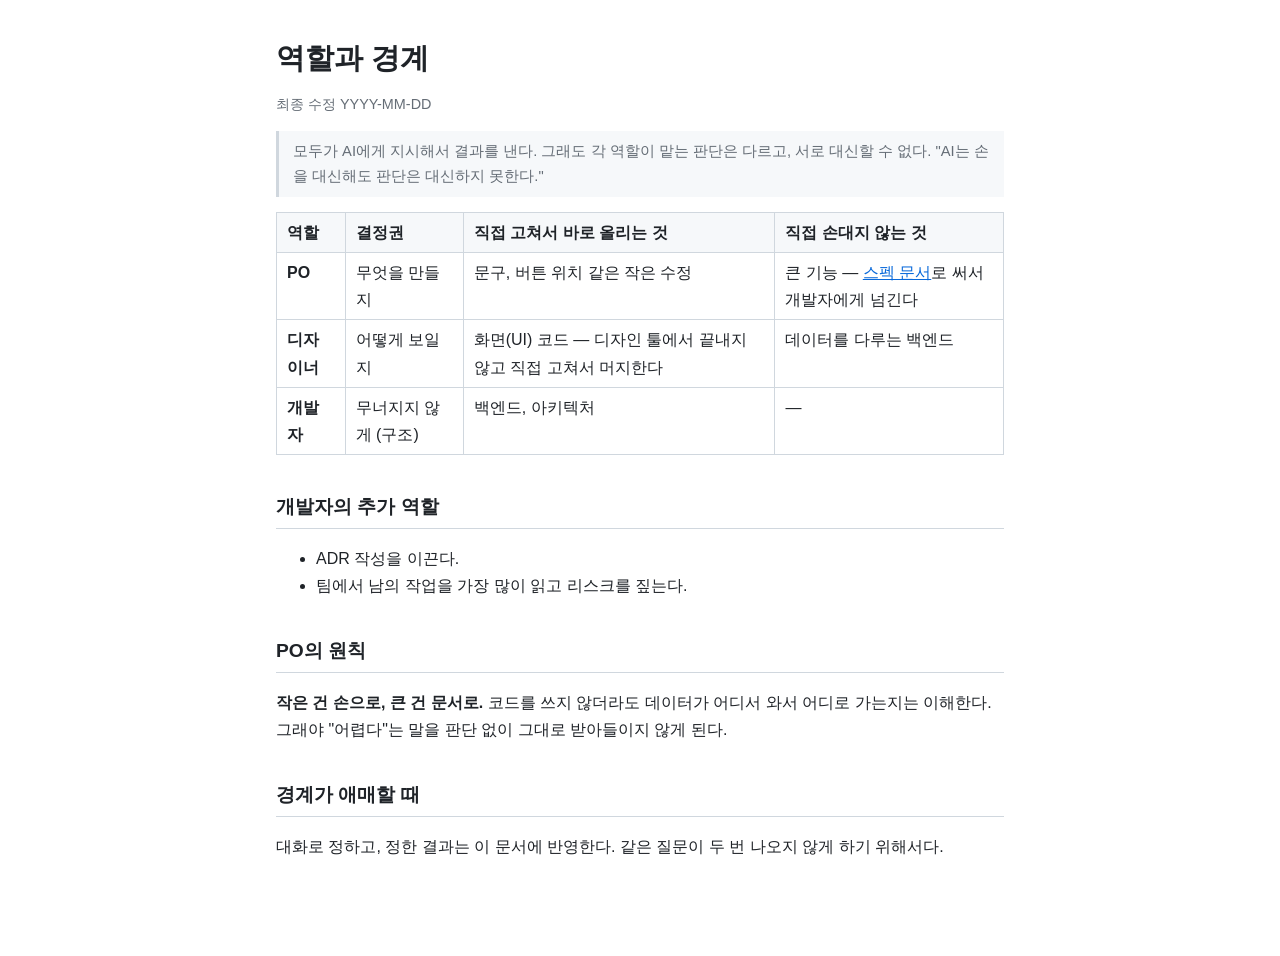
==== docs/roles.html @ 4c357757 "feat: 소수 팀 AI 네이티브 협업 템플릿 초기 구성 ADR을 HTML로 레포 안에 두고, 같은 내용은 한 곳에만 쓰는 방식을 문서 템플릿·AI 작업 규칙·스크립트로 정리했다." ====
<!doctype html>
<html lang="ko">
<head>
<meta charset="utf-8">
<meta name="viewport" content="width=device-width, initial-scale=1">
<title>역할과 경계</title>
<link rel="stylesheet" href="assets/doc.css">
</head>
<body>
<main>
  <h1>역할과 경계</h1>
  <p class="meta"><span>최종 수정 YYYY-MM-DD</span></p>

  <p class="note">모두가 AI에게 지시해서 결과를 낸다. 그래도 각 역할이 맡는 판단은 다르고, 서로 대신할 수 없다.
  "AI는 손을 대신해도 판단은 대신하지 못한다."</p>

  <table>
    <thead>
      <tr><th>역할</th><th>결정권</th><th>직접 고쳐서 바로 올리는 것</th><th>직접 손대지 않는 것</th></tr>
    </thead>
    <tbody>
      <tr>
        <td><strong>PO</strong></td>
        <td>무엇을 만들지</td>
        <td>문구, 버튼 위치 같은 작은 수정</td>
        <td>큰 기능 — <a href="specs/_template.html">스펙 문서</a>로 써서 개발자에게 넘긴다</td>
      </tr>
      <tr>
        <td><strong>디자이너</strong></td>
        <td>어떻게 보일지</td>
        <td>화면(UI) 코드 — 디자인 툴에서 끝내지 않고 직접 고쳐서 머지한다</td>
        <td>데이터를 다루는 백엔드</td>
      </tr>
      <tr>
        <td><strong>개발자</strong></td>
        <td>무너지지 않게 (구조)</td>
        <td>백엔드, 아키텍처</td>
        <td>—</td>
      </tr>
    </tbody>
  </table>

  <h2>개발자의 추가 역할</h2>
  <ul>
    <li>ADR 작성을 이끈다.</li>
    <li>팀에서 남의 작업을 가장 많이 읽고 리스크를 짚는다.</li>
  </ul>

  <h2>PO의 원칙</h2>
  <p><strong>작은 건 손으로, 큰 건 문서로.</strong> 코드를 쓰지 않더라도 데이터가 어디서 와서 어디로 가는지는 이해한다.
  그래야 "어렵다"는 말을 판단 없이 그대로 받아들이지 않게 된다.</p>

  <h2>경계가 애매할 때</h2>
  <p>대화로 정하고, 정한 결과는 이 문서에 반영한다. 같은 질문이 두 번 나오지 않게 하기 위해서다.</p>
</main>
</body>
</html>
---- docs/assets/doc.css ----
:root {
  --bg: #ffffff;
  --fg: #1f2328;
  --muted: #656d76;
  --line: #d0d7de;
  --accent: #0969da;
  --draft: #9a6700;
  --accepted: #1a7f37;
  --superseded: #656d76;
  --box: #f6f8fa;
}
@media (prefers-color-scheme: dark) {
  :root {
    --bg: #0d1117;
    --fg: #e6edf3;
    --muted: #8d96a0;
    --line: #30363d;
    --accent: #4493f8;
    --draft: #d29922;
    --accepted: #3fb950;
    --superseded: #8d96a0;
    --box: #161b22;
  }
}
* { box-sizing: border-box; }
body {
  margin: 0;
  background: var(--bg);
  color: var(--fg);
  font: 16px/1.7 -apple-system, BlinkMacSystemFont, "Apple SD Gothic Neo", "Pretendard", sans-serif;
}
main { max-width: 760px; margin: 0 auto; padding: 40px 16px 80px; }
h1 { font-size: 1.8rem; line-height: 1.3; margin: 0 0 8px; }
h2 { font-size: 1.2rem; margin: 36px 0 8px; padding-bottom: 4px; border-bottom: 1px solid var(--line); }
a { color: var(--accent); }
code { background: var(--box); padding: 1px 5px; border-radius: 4px; font-size: .9em; }
table { width: 100%; border-collapse: collapse; margin: 12px 0; }
th, td { border: 1px solid var(--line); padding: 6px 10px; text-align: left; vertical-align: top; }
th { background: var(--box); }
.meta { color: var(--muted); font-size: .9rem; display: flex; gap: 12px; flex-wrap: wrap; }
.status { font-weight: 600; padding: 0 8px; border-radius: 999px; border: 1px solid currentColor; }
.status.draft { color: var(--draft); }
.status.accepted { color: var(--accepted); }
.status.superseded { color: var(--superseded); text-decoration: line-through; }
.note { background: var(--box); border-left: 3px solid var(--line); padding: 8px 14px; color: var(--muted); font-size: .92rem; }
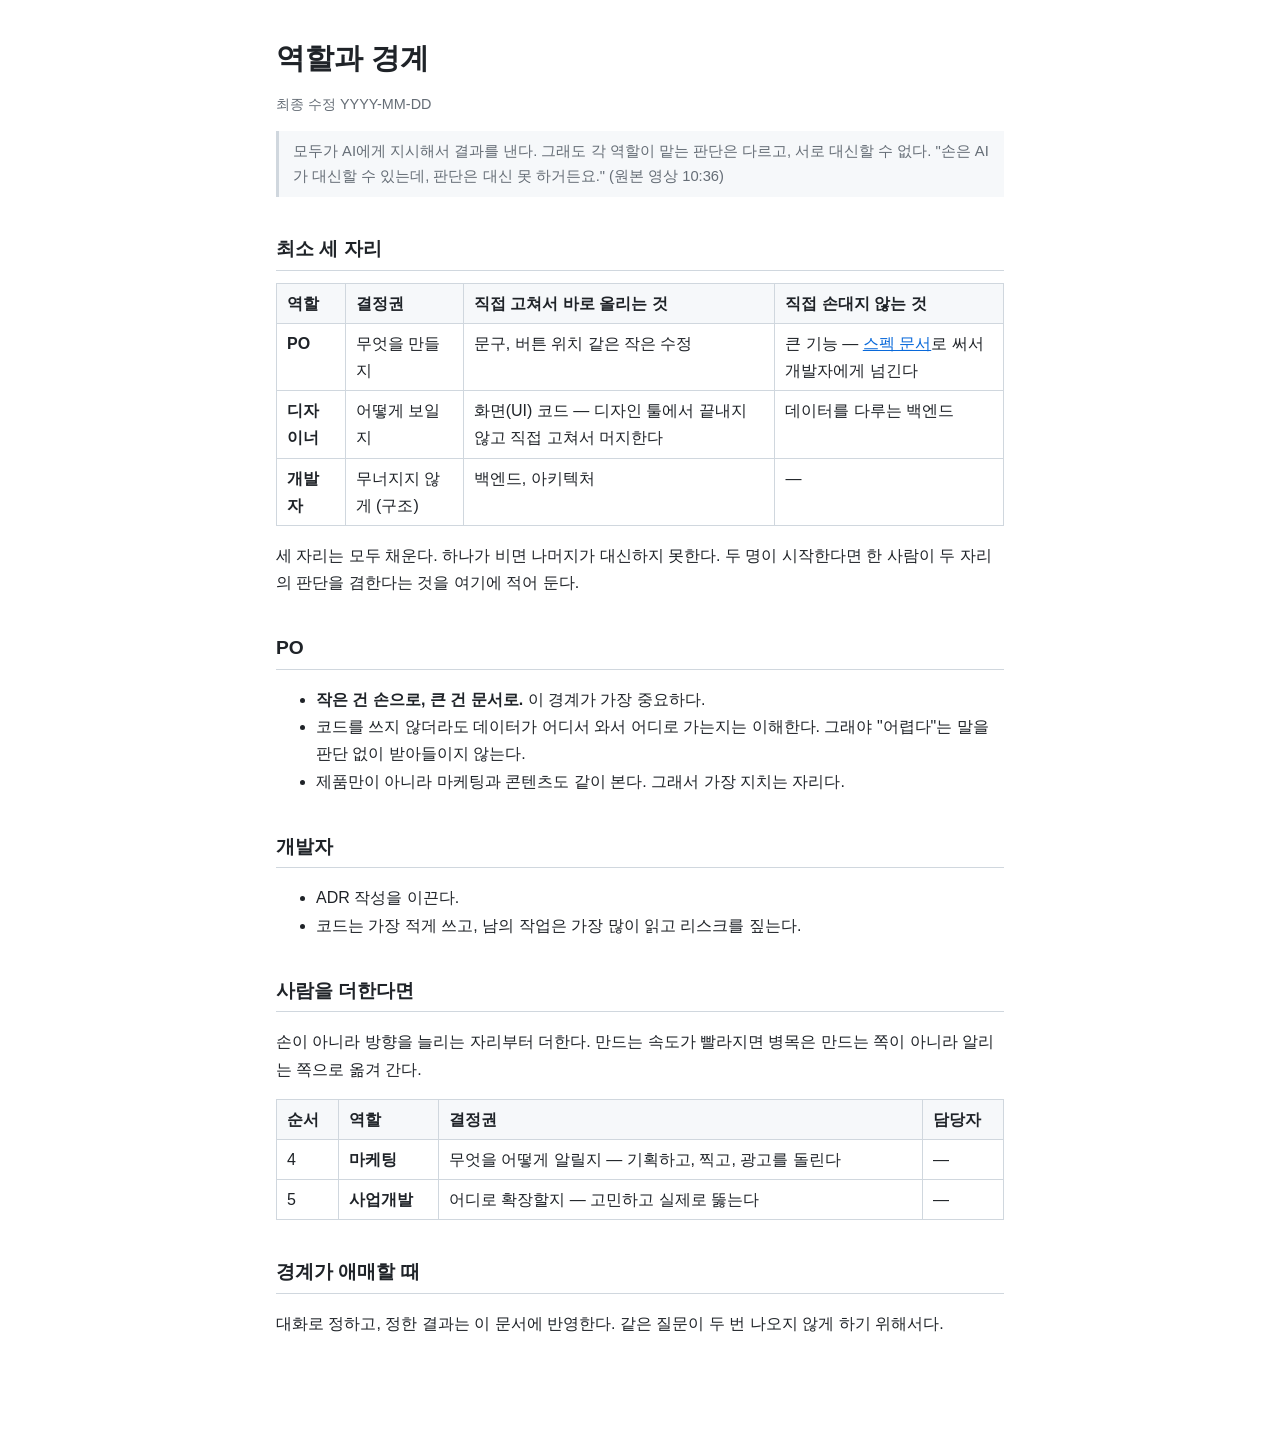
==== commit a9469851: "docs: 일하는 규칙을 working-agreement 한 곳으로 모으고 영상 내용 보강 - 규칙의 원본을 docs/working-agreement.html로 두고 README·" ====
--- a/docs/roles.html
+++ b/docs/roles.html
@@ -12,8 +12,9 @@
   <p class="meta"><span>최종 수정 YYYY-MM-DD</span></p>
 
   <p class="note">모두가 AI에게 지시해서 결과를 낸다. 그래도 각 역할이 맡는 판단은 다르고, 서로 대신할 수 없다.
-  "AI는 손을 대신해도 판단은 대신하지 못한다."</p>
+  "손은 AI가 대신할 수 있는데, 판단은 대신 못 하거든요." (원본 영상 10:36)</p>
 
+  <h2>최소 세 자리</h2>
   <table>
     <thead>
       <tr><th>역할</th><th>결정권</th><th>직접 고쳐서 바로 올리는 것</th><th>직접 손대지 않는 것</th></tr>
@@ -39,16 +40,31 @@
       </tr>
     </tbody>
   </table>
+  <p>세 자리는 모두 채운다. 하나가 비면 나머지가 대신하지 못한다.
+  두 명이 시작한다면 한 사람이 두 자리의 판단을 겸한다는 것을 여기에 적어 둔다.</p>
 
-  <h2>개발자의 추가 역할</h2>
+  <h2>PO</h2>
+  <ul>
+    <li><strong>작은 건 손으로, 큰 건 문서로.</strong> 이 경계가 가장 중요하다.</li>
+    <li>코드를 쓰지 않더라도 데이터가 어디서 와서 어디로 가는지는 이해한다. 그래야 "어렵다"는 말을 판단 없이 받아들이지 않는다.</li>
+    <li>제품만이 아니라 마케팅과 콘텐츠도 같이 본다. 그래서 가장 지치는 자리다.</li>
+  </ul>
+
+  <h2>개발자</h2>
   <ul>
     <li>ADR 작성을 이끈다.</li>
-    <li>팀에서 남의 작업을 가장 많이 읽고 리스크를 짚는다.</li>
+    <li>코드는 가장 적게 쓰고, 남의 작업은 가장 많이 읽고 리스크를 짚는다.</li>
   </ul>
 
-  <h2>PO의 원칙</h2>
-  <p><strong>작은 건 손으로, 큰 건 문서로.</strong> 코드를 쓰지 않더라도 데이터가 어디서 와서 어디로 가는지는 이해한다.
-  그래야 "어렵다"는 말을 판단 없이 그대로 받아들이지 않게 된다.</p>
+  <h2>사람을 더한다면</h2>
+  <p>손이 아니라 방향을 늘리는 자리부터 더한다. 만드는 속도가 빨라지면 병목은 만드는 쪽이 아니라 알리는 쪽으로 옮겨 간다.</p>
+  <table>
+    <thead><tr><th>순서</th><th>역할</th><th>결정권</th><th>담당자</th></tr></thead>
+    <tbody>
+      <tr><td>4</td><td><strong>마케팅</strong></td><td>무엇을 어떻게 알릴지 — 기획하고, 찍고, 광고를 돌린다</td><td>—</td></tr>
+      <tr><td>5</td><td><strong>사업개발</strong></td><td>어디로 확장할지 — 고민하고 실제로 뚫는다</td><td>—</td></tr>
+    </tbody>
+  </table>
 
   <h2>경계가 애매할 때</h2>
   <p>대화로 정하고, 정한 결과는 이 문서에 반영한다. 같은 질문이 두 번 나오지 않게 하기 위해서다.</p>
